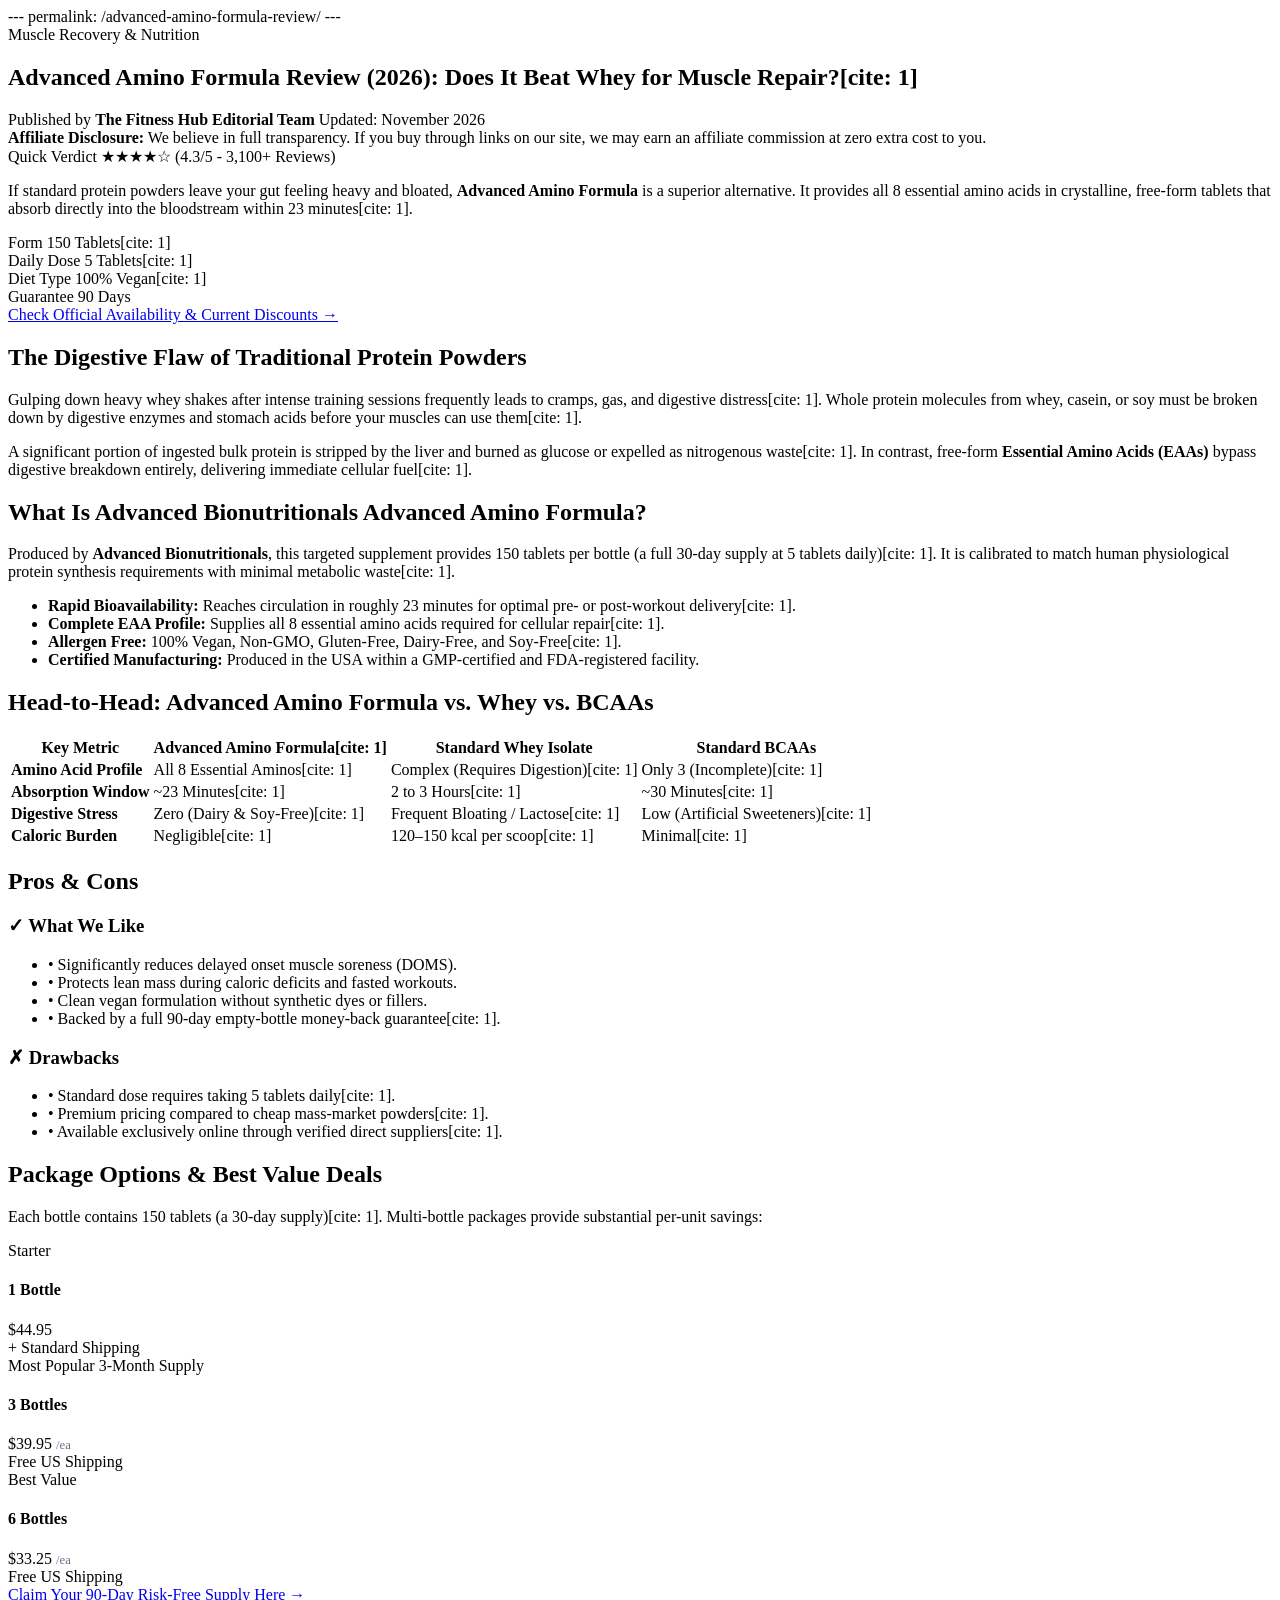
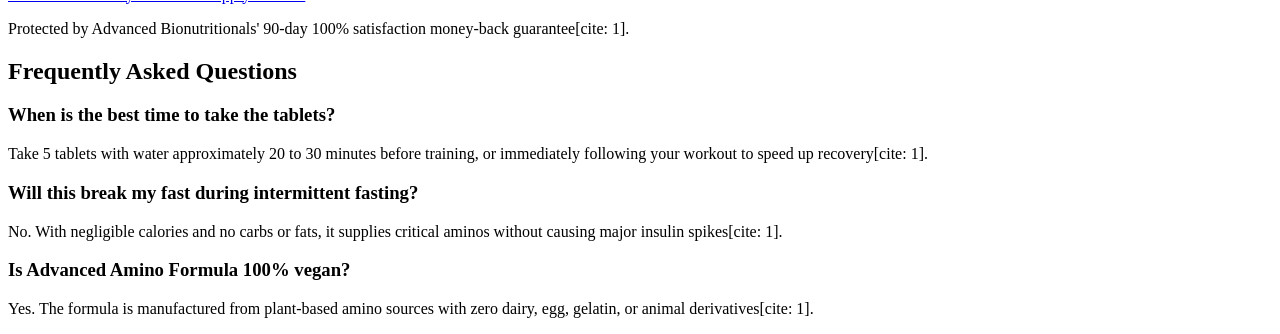
==== AdvancedBionutritionalsReview.html @ ea4f6c1f "Add files via upload" ====
---
permalink: /advanced-amino-formula-review/
---
<!DOCTYPE html>
<html lang="en">
<head>
  <script>document.write('<base href="' + (location.protocol === "file:" ? "./" : "/") + '">');</script>
  <meta charset="UTF-8">
  <meta name="viewport" content="width=device-width, initial-scale=1.0">
  <title>Advanced Amino Formula Review | The Top Deals</title>
  <meta name="description" content="Read our Advanced Amino Formula review, covering its ingredients, claimed benefits, comparison with whey, pros and cons, and buying options.">
  <meta name="robots" content="index, follow">
  <meta name="theme-color" content="#f8fafc">
  <link rel="canonical" href="https://thetopdeals.top/advanced-amino-formula-review/">
  <meta property="og:type" content="article">
  <meta property="og:site_name" content="The Top Deals">
  <meta property="og:title" content="Advanced Amino Formula Review | The Top Deals">
  <meta property="og:description" content="Read our Advanced Amino Formula review, covering its ingredients, claimed benefits, comparison with whey, pros and cons, and buying options.">
  <meta property="og:url" content="https://thetopdeals.top/advanced-amino-formula-review/">
  <meta property="og:image" content="https://theTopDeals.top/img/advancedBioNutritionals.webp">
  <meta property="og:image:alt" content="Advanced Amino Formula supplement bottle">
  <meta name="twitter:card" content="summary_large_image">
  <meta name="twitter:title" content="Advanced Amino Formula Review | The Top Deals">
  <meta name="twitter:description" content="Read our Advanced Amino Formula review, covering its ingredients, claimed benefits, comparison with whey, pros and cons, and buying options.">
  <meta name="twitter:image" content="https://theTopDeals.top/img/advancedBioNutritionals.webp">
  <link href="css/advancedAmino.css" rel="stylesheet">

  <!-- Schema.org Product Structured Data -->
  <script type="application/ld+json">
  {
    "@context": "https://schema.org/",
    "@type": "Product",
    "name": "Advanced Amino Formula",
    "brand": {
      "@type": "Brand",
      "name": "Advanced Bionutritionals"
    },
    "aggregateRating": {
      "@type": "AggregateRating",
      "ratingValue": "4.3",
      "reviewCount": "3144"
    },
    "offers": {
      "@type": "Offer",
      "priceCurrency": "USD",
      "price": "33.25",
      "availability": "https://schema.org/InStock",
      "url": "https://thetopdeals.top/advanced-amino-formula-review/"
    }
  }
  </script>
</head>
<body>

<article class="article-container">
  <!-- Post Header -->
  <header class="post-header">
    <span class="badge-category">Muscle Recovery &amp; Nutrition</span>
    <h1 class="post-title">Advanced Amino Formula Review (2026): Does It Beat Whey for Muscle Repair?[cite: 1]</h1>
    <div class="post-meta">
      <span>Published by <strong>The Fitness Hub Editorial Team</strong></span>
      <span>Updated: November 2026</span>
    </div>
    <div class="affiliate-disclosure">
      <strong>Affiliate Disclosure:</strong> We believe in full transparency. If you buy through links on our site, we may earn an affiliate commission at zero extra cost to you.
    </div>
  </header>

  <!-- Quick Verdict Hero Card -->
  <section class="verdict-card">
    <div class="verdict-header">
      <span class="tag-verdict">Quick Verdict</span>
      <span class="rating-stars">★★★★☆ (4.3/5 - 3,100+ Reviews)</span>
    </div>
    <p class="verdict-text">
      If standard protein powders leave your gut feeling heavy and bloated, <strong>Advanced Amino Formula</strong> is a superior alternative. It provides all 8 essential amino acids in crystalline, free-form tablets that absorb directly into the bloodstream within 23 minutes[cite: 1].
    </p>
    <div class="specs-grid">
      <div class="spec-item">
        <span class="spec-label">Form</span>
        <span class="spec-val">150 Tablets[cite: 1]</span>
      </div>
      <div class="spec-item">
        <span class="spec-label">Daily Dose</span>
        <span class="spec-val">5 Tablets[cite: 1]</span>
      </div>
      <div class="spec-item">
        <span class="spec-label">Diet Type</span>
        <span class="spec-val">100% Vegan[cite: 1]</span>
      </div>
      <div class="spec-item">
        <span class="spec-label">Guarantee</span>
        <span class="spec-val">90 Days</span>
      </div>
    </div>
    <a href="https://www.advancedbionutritionals.com/DS24/Advanced-Amino/Muscle-Mass-Loss/HD.htm#aff=Shivamjiwal004" rel="sponsored nofollow noopener" target="_blank" class="btn btn-primary">
      Check Official Availability &amp; Current Discounts &rarr;
    </a>
  </section>

  <!-- Section 1: The Problem -->
  <section>
    <h2>The Digestive Flaw of Traditional Protein Powders</h2>
    <p>
      Gulping down heavy whey shakes after intense training sessions frequently leads to cramps, gas, and digestive distress[cite: 1]. Whole protein molecules from whey, casein, or soy must be broken down by digestive enzymes and stomach acids before your muscles can use them[cite: 1].
    </p>
    <p>
      A significant portion of ingested bulk protein is stripped by the liver and burned as glucose or expelled as nitrogenous waste[cite: 1]. In contrast, free-form <strong>Essential Amino Acids (EAAs)</strong> bypass digestive breakdown entirely, delivering immediate cellular fuel[cite: 1].
    </p>
  </section>

  <!-- Section 2: What Is Advanced Amino Formula -->
  <section>
    <h2>What Is Advanced Bionutritionals Advanced Amino Formula?</h2>
    <p>
      Produced by <strong>Advanced Bionutritionals</strong>, this targeted supplement provides 150 tablets per bottle (a full 30-day supply at 5 tablets daily)[cite: 1]. It is calibrated to match human physiological protein synthesis requirements with minimal metabolic waste[cite: 1].
    </p>
    <ul class="bullet-list">
      <li><strong>Rapid Bioavailability:</strong> Reaches circulation in roughly 23 minutes for optimal pre- or post-workout delivery[cite: 1].</li>
      <li><strong>Complete EAA Profile:</strong> Supplies all 8 essential amino acids required for cellular repair[cite: 1].</li>
      <li><strong>Allergen Free:</strong> 100% Vegan, Non-GMO, Gluten-Free, Dairy-Free, and Soy-Free[cite: 1].</li>
      <li><strong>Certified Manufacturing:</strong> Produced in the USA within a GMP-certified and FDA-registered facility.</li>
    </ul>
  </section>

  <!-- Section 3: Comparison Table -->
  <section>
    <h2>Head-to-Head: Advanced Amino Formula vs. Whey vs. BCAAs</h2>
    <div class="table-wrapper">
      <table>
        <thead>
          <tr>
            <th>Key Metric</th>
            <th class="highlight-col">Advanced Amino Formula[cite: 1]</th>
            <th>Standard Whey Isolate</th>
            <th>Standard BCAAs</th>
          </tr>
        </thead>
        <tbody>
          <tr>
            <td><strong>Amino Acid Profile</strong></td>
            <td class="highlight-col">All 8 Essential Aminos[cite: 1]</td>
            <td>Complex (Requires Digestion)[cite: 1]</td>
            <td>Only 3 (Incomplete)[cite: 1]</td>
          </tr>
          <tr>
            <td><strong>Absorption Window</strong></td>
            <td class="highlight-col">~23 Minutes[cite: 1]</td>
            <td>2 to 3 Hours[cite: 1]</td>
            <td>~30 Minutes[cite: 1]</td>
          </tr>
          <tr>
            <td><strong>Digestive Stress</strong></td>
            <td class="highlight-col">Zero (Dairy &amp; Soy-Free)[cite: 1]</td>
            <td>Frequent Bloating / Lactose[cite: 1]</td>
            <td>Low (Artificial Sweeteners)[cite: 1]</td>
          </tr>
          <tr>
            <td><strong>Caloric Burden</strong></td>
            <td class="highlight-col">Negligible[cite: 1]</td>
            <td>120–150 kcal per scoop[cite: 1]</td>
            <td>Minimal[cite: 1]</td>
          </tr>
        </tbody>
      </table>
    </div>
  </section>

  <!-- Section 4: Pros & Cons -->
  <section>
    <h2>Pros &amp; Cons</h2>
    <div class="pros-cons-grid">
      <div class="box-card pros-card">
        <h3>&#10003; What We Like</h3>
        <ul class="item-list">
          <li><span>&bull;</span> Significantly reduces delayed onset muscle soreness (DOMS).</li>
          <li><span>&bull;</span> Protects lean mass during caloric deficits and fasted workouts.</li>
          <li><span>&bull;</span> Clean vegan formulation without synthetic dyes or fillers.</li>
          <li><span>&bull;</span> Backed by a full 90-day empty-bottle money-back guarantee[cite: 1].</li>
        </ul>
      </div>
      <div class="box-card cons-card">
        <h3>&#10007; Drawbacks</h3>
        <ul class="item-list">
          <li><span>&bull;</span> Standard dose requires taking 5 tablets daily[cite: 1].</li>
          <li><span>&bull;</span> Premium pricing compared to cheap mass-market powders[cite: 1].</li>
          <li><span>&bull;</span> Available exclusively online through verified direct suppliers[cite: 1].</li>
        </ul>
      </div>
    </div>
  </section>

  <!-- Section 5: Official Pricing & Guarantee -->
  <section class="pricing-card-wrapper">
    <h2>Package Options &amp; Best Value Deals</h2>
    <p class="pricing-intro">Each bottle contains 150 tablets (a 30-day supply)[cite: 1]. Multi-bottle packages provide substantial per-unit savings:</p>
    
    <div class="pricing-tiers">
      <!-- 1 Bottle -->
      <div class="tier">
        <span class="tier-badge">Starter</span>
        <h4 class="tier-title">1 Bottle</h4>
        <div class="tier-price">$44.95</div>
        <span class="tier-sub">+ Standard Shipping</span>
      </div>

      <!-- 3 Bottles -->
      <div class="tier featured">
        <span class="ribbon">Most Popular</span>
        <span class="tier-badge">3-Month Supply</span>
        <h4 class="tier-title">3 Bottles</h4>
        <div class="tier-price">$39.95 <span style="font-size: 0.8rem; font-weight: 400; color: #64748b;">/ea</span></div>
        <span class="tier-sub shipping-free">Free US Shipping</span>
      </div>

      <!-- 6 Bottles -->
      <div class="tier">
        <span class="tier-badge">Best Value</span>
        <h4 class="tier-title">6 Bottles</h4>
        <div class="tier-price">$33.25 <span style="font-size: 0.8rem; font-weight: 400; color: #64748b;">/ea</span></div>
        <span class="tier-sub shipping-free">Free US Shipping</span>
      </div>
    </div>

    <div>
      <a href="https://www.advancedbionutritionals.com/DS24/Advanced-Amino/Muscle-Mass-Loss/HD.htm#aff=Shivamjiwal004" rel="sponsored nofollow noopener" target="_blank" class="btn btn-accent">
        Claim Your 90-Day Risk-Free Supply Here &rarr;
      </a>
      <p class="guarantee-note">Protected by Advanced Bionutritionals' 90-day 100% satisfaction money-back guarantee[cite: 1].</p>
    </div>
  </section>

  <!-- Section 6: FAQ Accordion / Cards -->
  <section>
    <h2>Frequently Asked Questions</h2>
    <div class="faq-item">
      <h3 class="faq-question">When is the best time to take the tablets?</h3>
      <p class="faq-answer">Take 5 tablets with water approximately 20 to 30 minutes before training, or immediately following your workout to speed up recovery[cite: 1].</p>
    </div>
    <div class="faq-item">
      <h3 class="faq-question">Will this break my fast during intermittent fasting?</h3>
      <p class="faq-answer">No. With negligible calories and no carbs or fats, it supplies critical aminos without causing major insulin spikes[cite: 1].</p>
    </div>
    <div class="faq-item">
      <h3 class="faq-question">Is Advanced Amino Formula 100% vegan?</h3>
      <p class="faq-answer">Yes. The formula is manufactured from plant-based amino sources with zero dairy, egg, gelatin, or animal derivatives[cite: 1].</p>
    </div>
  </section>
</article>
<script src="javascript/local-links.js"></script>
</body>
</html>
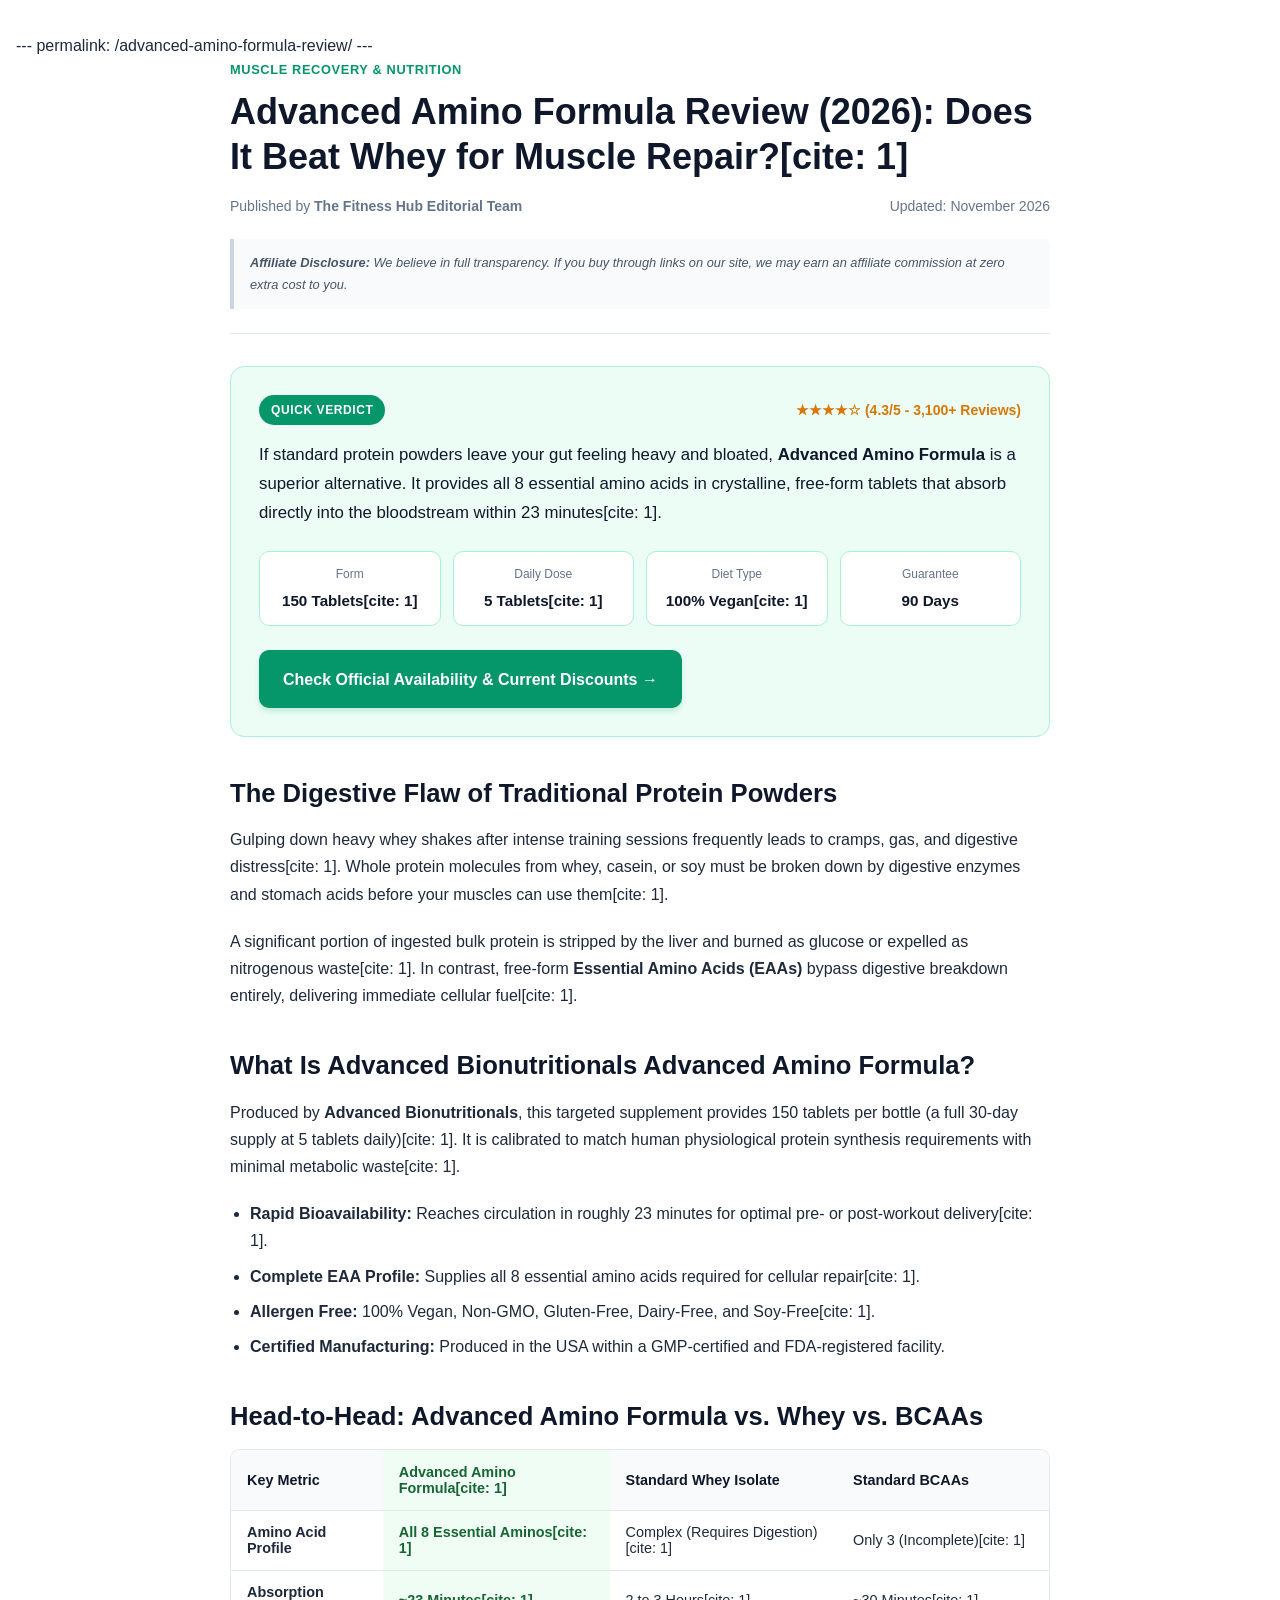
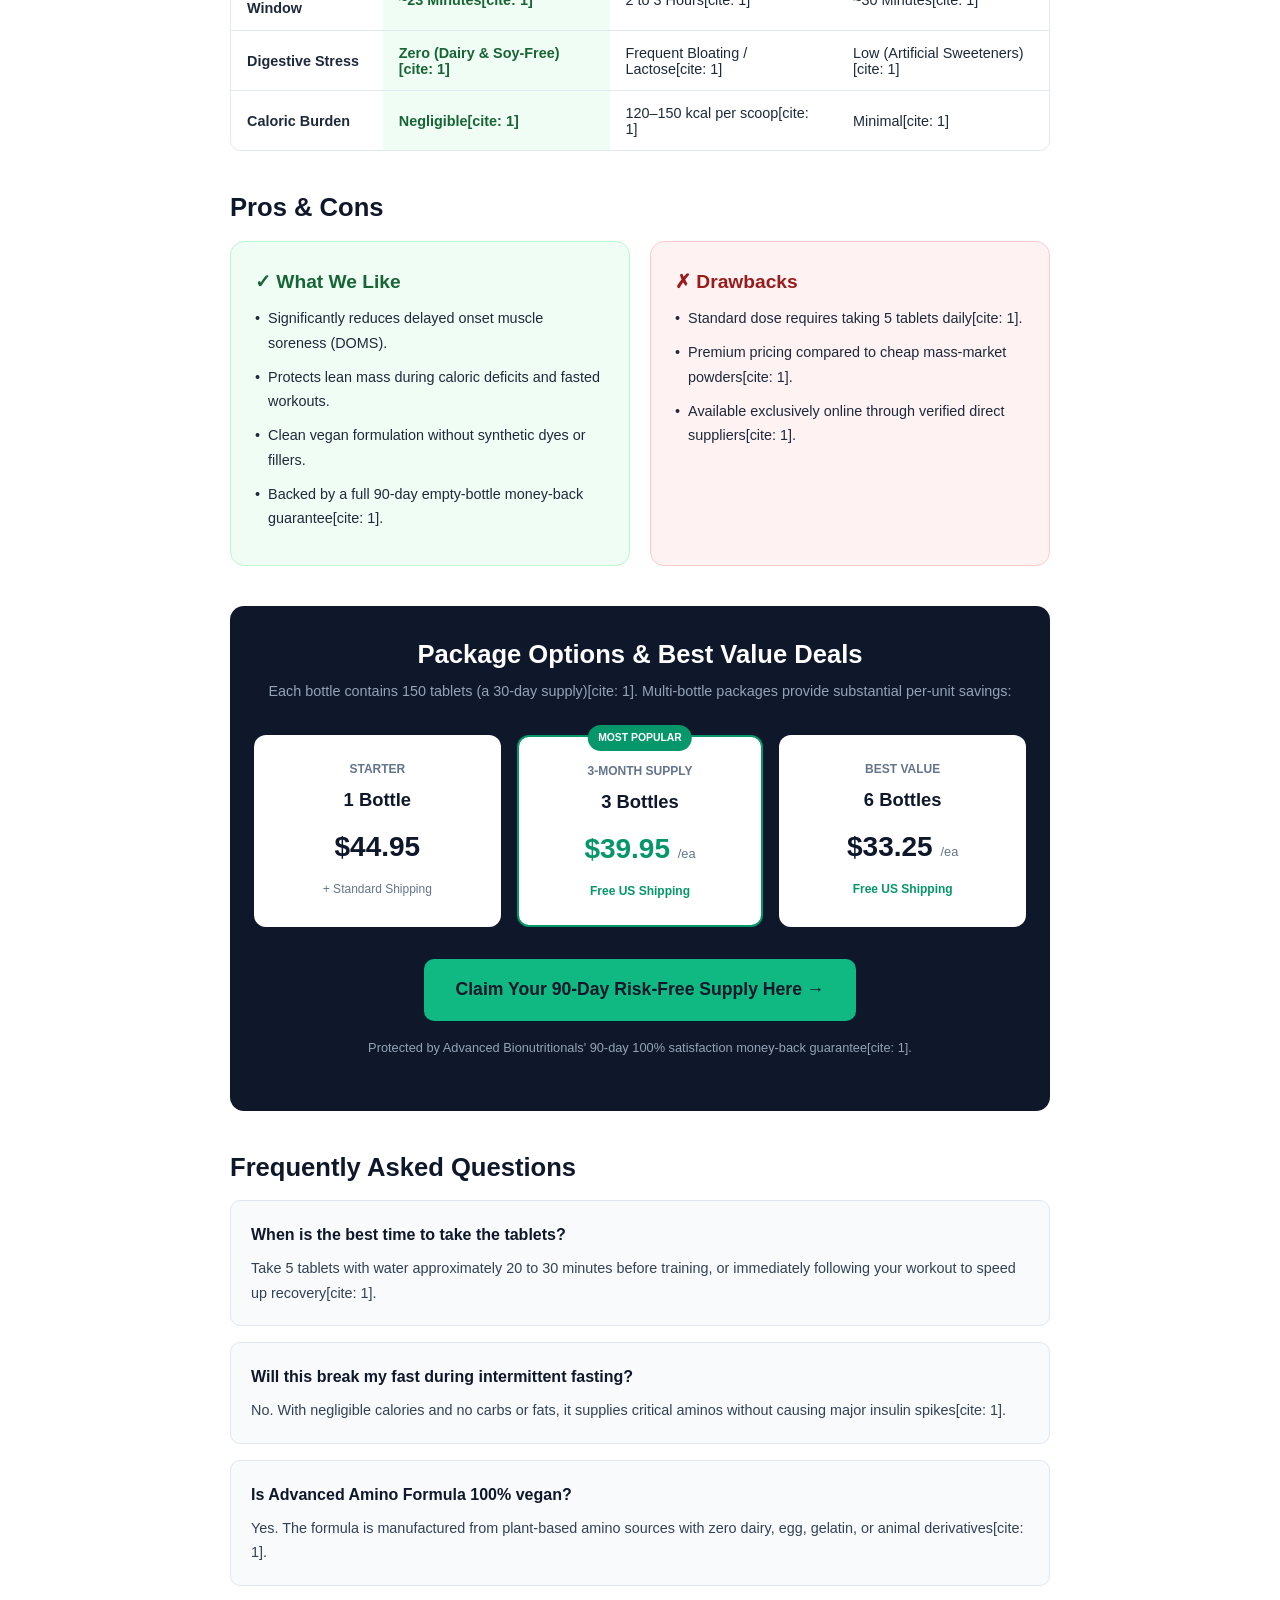
==== commit 6a3f05ed: "Update AdvancedBionutritionalsReview.html" ====
--- a/AdvancedBionutritionalsReview.html
+++ b/AdvancedBionutritionalsReview.html
@@ -23,7 +23,7 @@
   <meta name="twitter:title" content="Advanced Amino Formula Review | The Top Deals">
   <meta name="twitter:description" content="Read our Advanced Amino Formula review, covering its ingredients, claimed benefits, comparison with whey, pros and cons, and buying options.">
   <meta name="twitter:image" content="https://theTopDeals.top/img/advancedBioNutritionals.webp">
-  <link href="css/advancedAmino.css" rel="stylesheet">
+  <link href="advancedAmino.css" rel="stylesheet">
 
   <!-- Schema.org Product Structured Data -->
   <script type="application/ld+json">
@@ -249,4 +249,4 @@
 </article>
 <script src="javascript/local-links.js"></script>
 </body>
-</html>+</html>
--- a/advancedAmino.css
+++ b/advancedAmino.css
@@ -0,0 +1,429 @@
+/* CSS Reset & Variables */
+    :root {
+      --primary: #059669;
+      --primary-hover: #047857;
+      --primary-light: #ecfdf5;
+      --primary-border: #a7f3d0;
+      --text-main: #1e293b;
+      --text-muted: #64748b;
+      --text-dark: #0f172a;
+      --bg-light: #f8fafc;
+      --border-color: #e2e8f0;
+      --success: #16a34a;
+      --danger: #dc2626;
+      --card-radius: 14px;
+      --font-stack: -apple-system, BlinkMacSystemFont, "Segoe UI", Roboto, Helvetica, Arial, sans-serif;
+    }
+
+    *, *::before, *::after {
+      box-sizing: border-box;
+      margin: 0;
+      padding: 0;
+    }
+
+    body {
+      font-family: var(--font-stack);
+      line-height: 1.7;
+      color: var(--text-main);
+      background-color: #ffffff;
+      padding: 2rem 1rem;
+    }
+
+    /* Container */
+    .article-container {
+      max-width: 820px;
+      margin: 0 auto;
+    }
+
+    /* Header */
+    .post-header {
+      margin-bottom: 2rem;
+      padding-bottom: 1.5rem;
+      border-bottom: 1px solid var(--border-color);
+    }
+
+    .badge-category {
+      display: inline-block;
+      font-size: 0.8rem;
+      font-weight: 700;
+      text-transform: uppercase;
+      letter-spacing: 0.05em;
+      color: var(--primary);
+      margin-bottom: 0.5rem;
+    }
+
+    .post-title {
+      font-size: 2.25rem;
+      line-height: 1.25;
+      font-weight: 800;
+      color: var(--text-dark);
+      margin-bottom: 1rem;
+    }
+
+    .post-meta {
+      display: flex;
+      justify-content: space-between;
+      flex-wrap: wrap;
+      gap: 0.5rem;
+      font-size: 0.875rem;
+      color: var(--text-muted);
+    }
+
+    .affiliate-disclosure {
+      margin-top: 1.25rem;
+      padding: 0.85rem 1rem;
+      background-color: var(--bg-light);
+      border-left: 4px solid #cbd5e1;
+      font-size: 0.8rem;
+      font-style: italic;
+      color: #475569;
+      border-radius: 0 6px 6px 0;
+    }
+
+    /* Quick Verdict Box */
+    .verdict-card {
+      background-color: var(--primary-light);
+      border: 1px solid var(--primary-border);
+      border-radius: var(--card-radius);
+      padding: 1.75rem;
+      margin-bottom: 2.5rem;
+    }
+
+    .verdict-header {
+      display: flex;
+      justify-content: space-between;
+      align-items: center;
+      flex-wrap: wrap;
+      gap: 0.5rem;
+      margin-bottom: 1rem;
+    }
+
+    .tag-verdict {
+      background-color: var(--primary);
+      color: #ffffff;
+      font-size: 0.75rem;
+      font-weight: 700;
+      text-transform: uppercase;
+      letter-spacing: 0.05em;
+      padding: 0.3rem 0.75rem;
+      border-radius: 9999px;
+    }
+
+    .rating-stars {
+      font-weight: 700;
+      font-size: 0.875rem;
+      color: #d97706;
+    }
+
+    .verdict-text {
+      font-size: 1.05rem;
+      font-weight: 500;
+      color: var(--text-dark);
+      margin-bottom: 1.5rem;
+    }
+
+    .specs-grid {
+      display: grid;
+      grid-template-columns: repeat(auto-fit, minmax(130px, 1fr));
+      gap: 0.75rem;
+      margin-bottom: 1.5rem;
+      text-align: center;
+    }
+
+    .spec-item {
+      background: #ffffff;
+      padding: 0.75rem 0.5rem;
+      border-radius: 10px;
+      border: 1px solid var(--primary-border);
+    }
+
+    .spec-label {
+      display: block;
+      font-size: 0.75rem;
+      color: var(--text-muted);
+      margin-bottom: 0.2rem;
+    }
+
+    .spec-val {
+      font-weight: 700;
+      color: var(--text-dark);
+      font-size: 0.95rem;
+    }
+
+    /* Buttons */
+    .btn {
+      display: inline-block;
+      width: 100%;
+      text-align: center;
+      font-weight: 700;
+      padding: 0.95rem 1.5rem;
+      border-radius: 10px;
+      text-decoration: none;
+      transition: all 0.2s ease-in-out;
+      cursor: pointer;
+    }
+
+    .btn-primary {
+      background-color: var(--primary);
+      color: #ffffff;
+      box-shadow: 0 4px 6px -1px rgba(5, 150, 105, 0.2);
+    }
+
+    .btn-primary:hover {
+      background-color: var(--primary-hover);
+      box-shadow: 0 6px 10px -1px rgba(5, 150, 105, 0.3);
+    }
+
+    .btn-accent {
+      background-color: #10b981;
+      color: #0f172a;
+      font-size: 1.1rem;
+      font-weight: 800;
+      width: auto;
+      padding: 1rem 2rem;
+    }
+
+    .btn-accent:hover {
+      background-color: #34d399;
+      transform: translateY(-2px);
+    }
+
+    /* Typography & Sections */
+    section {
+      margin-bottom: 2.5rem;
+    }
+
+    h2 {
+      font-size: 1.6rem;
+      font-weight: 800;
+      color: var(--text-dark);
+      margin-bottom: 1rem;
+      line-height: 1.3;
+    }
+
+    h3 {
+      font-size: 1.2rem;
+      font-weight: 700;
+      color: var(--text-dark);
+      margin-bottom: 0.5rem;
+    }
+
+    p {
+      margin-bottom: 1.25rem;
+    }
+
+    ul.bullet-list {
+      margin-left: 1.25rem;
+      margin-bottom: 1.5rem;
+    }
+
+    ul.bullet-list li {
+      margin-bottom: 0.5rem;
+    }
+
+    /* Comparison Table */
+    .table-wrapper {
+      width: 100%;
+      overflow-x: auto;
+      margin-bottom: 2rem;
+      border: 1px solid var(--border-color);
+      border-radius: 10px;
+    }
+
+    table {
+      width: 100%;
+      border-collapse: collapse;
+      text-align: left;
+      font-size: 0.9rem;
+    }
+
+    th, td {
+      padding: 0.85rem 1rem;
+      border-bottom: 1px solid var(--border-color);
+    }
+
+    thead th {
+      background-color: var(--bg-light);
+      color: var(--text-dark);
+      font-weight: 700;
+    }
+
+    th.highlight-col, td.highlight-col {
+      background-color: #f0fdf4;
+      font-weight: 600;
+      color: #166534;
+    }
+
+    tbody tr:last-child td {
+      border-bottom: none;
+    }
+
+    /* Pros & Cons */
+    .pros-cons-grid {
+      display: grid;
+      grid-template-columns: 1fr;
+      gap: 1.25rem;
+      margin-bottom: 2rem;
+    }
+
+    @media (min-width: 640px) {
+      .pros-cons-grid {
+        grid-template-columns: 1fr 1fr;
+      }
+      .btn-primary {
+        width: auto;
+      }
+    }
+
+    .box-card {
+      padding: 1.5rem;
+      border-radius: var(--card-radius);
+    }
+
+    .pros-card {
+      background-color: #f0fdf4;
+      border: 1px solid #bbf7d0;
+    }
+
+    .pros-card h3 {
+      color: #166534;
+    }
+
+    .cons-card {
+      background-color: #fef2f2;
+      border: 1px solid #fecaca;
+    }
+
+    .cons-card h3 {
+      color: #991b1b;
+    }
+
+    .item-list {
+      list-style: none;
+      font-size: 0.9rem;
+    }
+
+    .item-list li {
+      margin-bottom: 0.6rem;
+      display: flex;
+      gap: 0.5rem;
+    }
+
+    /* Pricing Section */
+    .pricing-card-wrapper {
+      background-color: #0f172a;
+      color: #ffffff;
+      border-radius: var(--card-radius);
+      padding: 2rem 1.5rem;
+      text-align: center;
+    }
+
+    .pricing-card-wrapper h2 {
+      color: #ffffff;
+      margin-bottom: 0.5rem;
+    }
+
+    .pricing-intro {
+      color: #94a3b8;
+      font-size: 0.9rem;
+      margin-bottom: 2rem;
+    }
+
+    .pricing-tiers {
+      display: grid;
+      grid-template-columns: repeat(auto-fit, minmax(200px, 1fr));
+      gap: 1rem;
+      margin-bottom: 2rem;
+      text-align: center;
+    }
+
+    .tier {
+      background: #ffffff;
+      color: var(--text-dark);
+      padding: 1.5rem 1rem;
+      border-radius: 12px;
+      position: relative;
+    }
+
+    .tier.featured {
+      border: 2px solid var(--primary);
+    }
+
+    .ribbon {
+      position: absolute;
+      top: -12px;
+      left: 50%;
+      transform: translateX(-50%);
+      background: var(--primary);
+      color: #ffffff;
+      font-size: 0.65rem;
+      font-weight: 800;
+      text-transform: uppercase;
+      padding: 0.25rem 0.65rem;
+      border-radius: 9999px;
+    }
+
+    .tier-badge {
+      display: block;
+      font-size: 0.75rem;
+      font-weight: 700;
+      text-transform: uppercase;
+      color: var(--text-muted);
+      margin-bottom: 0.25rem;
+    }
+
+    .tier-title {
+      font-size: 1.15rem;
+      font-weight: 800;
+      margin-bottom: 0.5rem;
+    }
+
+    .tier-price {
+      font-size: 1.75rem;
+      font-weight: 900;
+      color: var(--text-dark);
+      margin-bottom: 0.5rem;
+    }
+
+    .tier.featured .tier-price {
+      color: var(--primary);
+    }
+
+    .tier-sub {
+      display: block;
+      font-size: 0.75rem;
+      color: var(--text-muted);
+    }
+
+    .shipping-free {
+      color: var(--primary);
+      font-weight: 700;
+    }
+
+    .guarantee-note {
+      font-size: 0.8rem;
+      color: #94a3b8;
+      margin-top: 1rem;
+    }
+
+    /* FAQ Section */
+    .faq-item {
+      background-color: var(--bg-light);
+      border: 1px solid var(--border-color);
+      border-radius: 10px;
+      padding: 1.25rem;
+      margin-bottom: 1rem;
+    }
+
+    .faq-question {
+      font-size: 1rem;
+      font-weight: 700;
+      color: var(--text-dark);
+      margin-bottom: 0.5rem;
+    }
+
+    .faq-answer {
+      font-size: 0.9rem;
+      color: #334155;
+      margin-bottom: 0;
+    }
